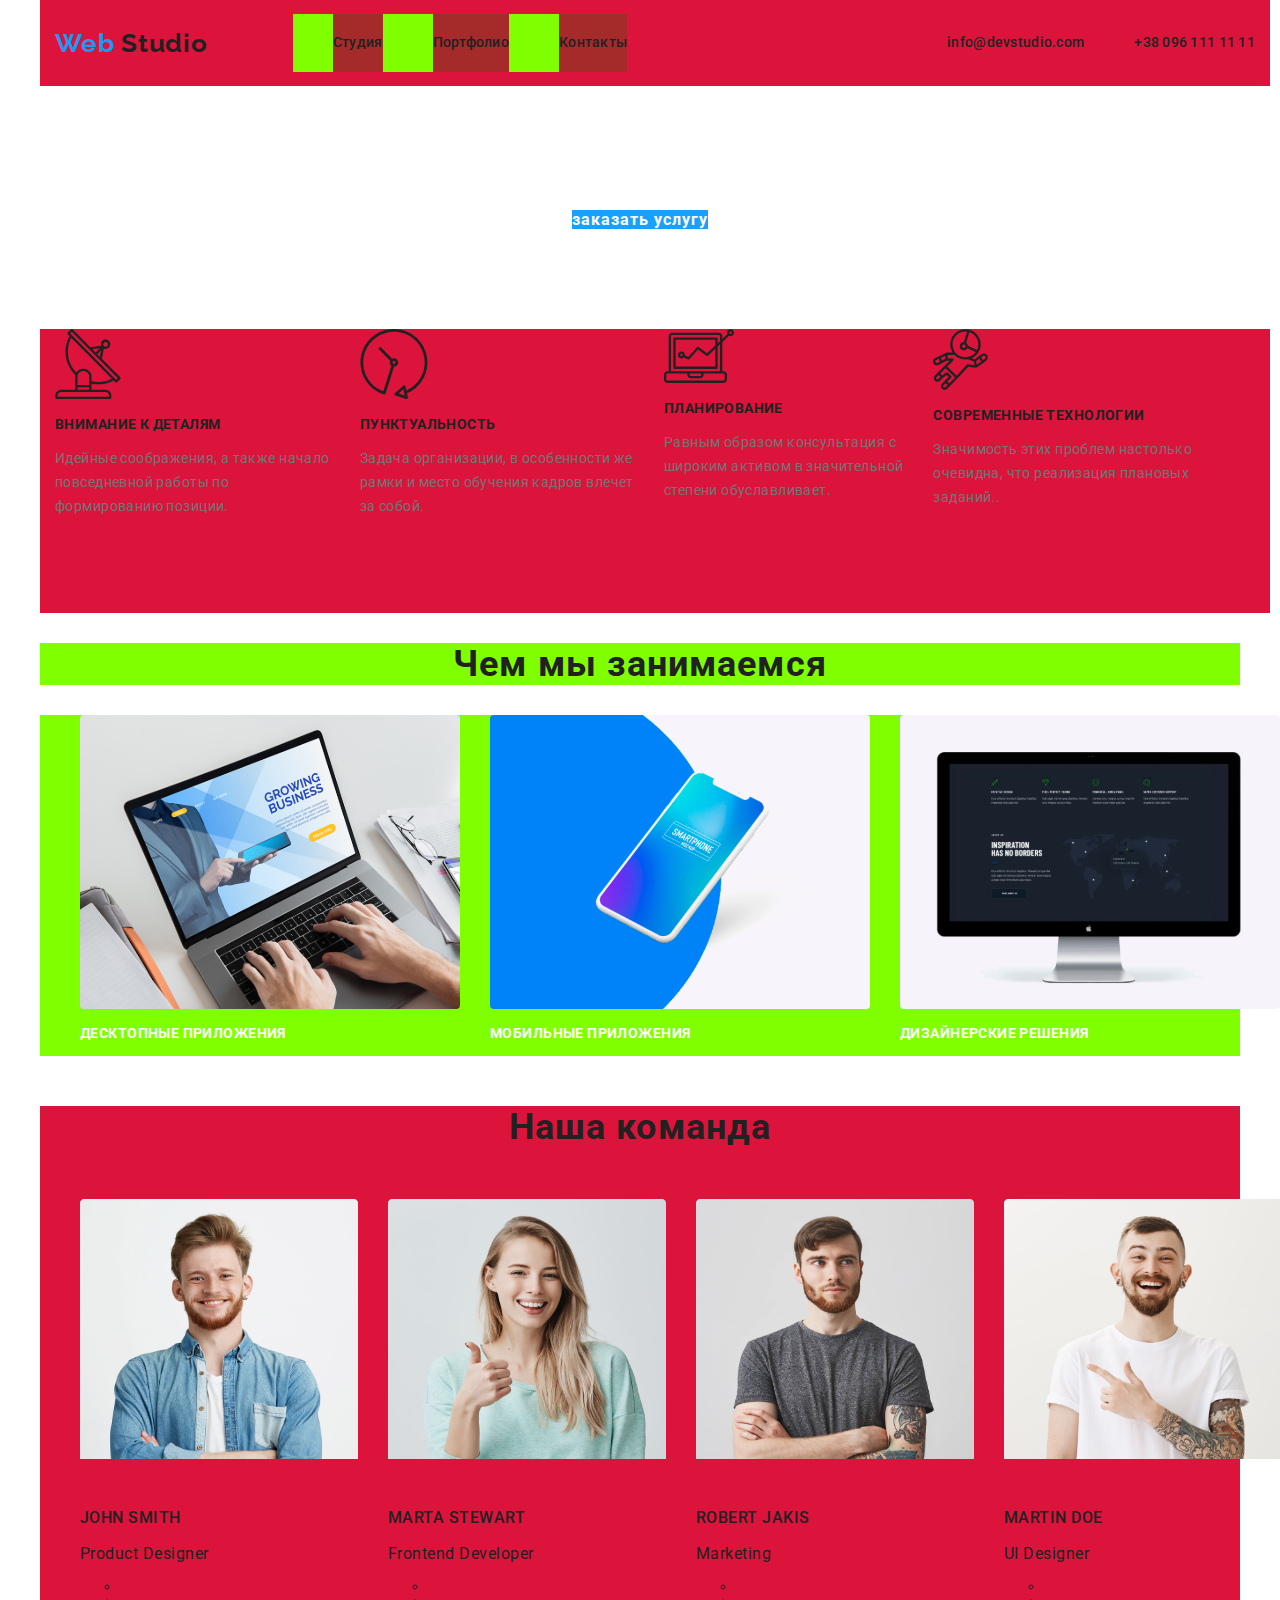
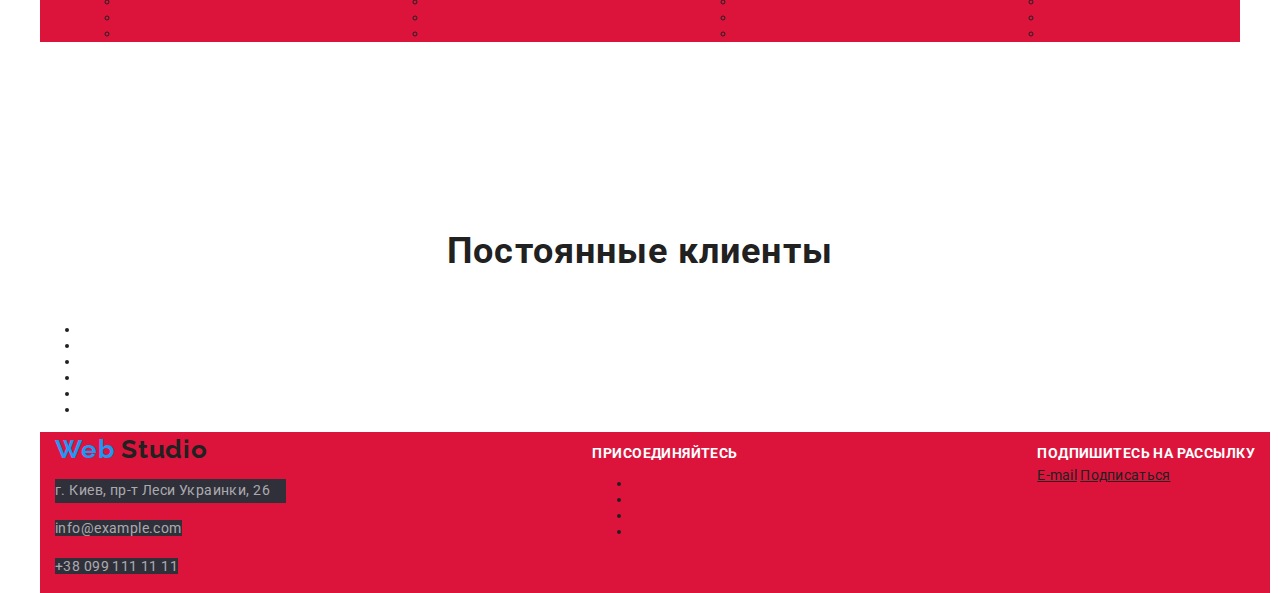
==== index.html @ 1954578f "дз3" ====
<!DOCTYPE html>
<html lang="en">
  <head>
    <meta charset="UTF-8" />
    <meta name="viewport" content="width=device-width, initial-scale=1.0" />
    <title>Document</title>
    <link
      href="https://fonts.googleapis.com/css2?family=Raleway:wght@700&family=Roboto:wght@400;500;700;900&display=swap"
      rel="stylesheet"
    />

    <link rel="stylesheet" href="./css/styles.css" />
  </head>
  <body class="body">
    <header class="page-header">
      <div class="container main-nav">
        <nav class="main-nav">
          <a href="./index.html" class="logo"><span>Web</span> Studio</a>
          <ul class="site-nav">
            <li class="link"><a href="" class="hyper">Студия</a></li>
            <li class="link">
              <a href="./portfolio.html" class="hyper">Портфолио</a>
            </li>
            <li class="link"><a href="" class="hyper">Контакты</a></li>
          </ul>
        </nav>
        <div class="container auth-nav">
          <ul class="auth-nav">
            <li class="link">
              <a href="mailto:info@devstudio.com" class="button primary">
                info@devstudio.com
              </a>
            </li>
            <li class="link">
              <a href="+380961111111" class="button secondary"
                >+38 096 111 11 11</a
              >
            </li>
          </ul>
        </div>
      </div>
    </header>

    <main>
      <section class="hero">
        <h1 class="title-hero">эффективные решения для вашего бизнеса</h1>
        <a href="" class="button-hero">заказать услугу</a>
      </section>
      <section>
        <ul class="proposition">
          <li class="item">
            <img src="images1/Vector1.svg" class="proposition-img" alt="" />
            <h3>Внимание к деталям</h3>
            <p class="proposition-text">
              Идейные соображения, а также начало <br />
              повседневной работы по <br />
              формированию позиции.
            </p>
          </li>
          <li class="item">
            <img src="images1/Vector2.svg" class="proposition-img" alt="" />
            <h3>Пунктуальность</h3>
            <p class="proposition-text">
              Задача организации, в особенности же <br />
              рамки и место обучения кадров влечет <br />
              за собой.
            </p>
          </li>
          <li class="item">
            <img src="images1/Vector3.svg" class="proposition-img" alt="" />
            <h3>Планирование</h3>
            <p class="proposition-text">
              Равным образом консультация с <br />
              широким активом в значительной<br />
              степени обуславливает.
            </p>
          </li>
          <li class="item">
            <img src="images1/Vector4.svg" class="proposition-img" alt="" />
            <h3>Современные технологии</h3>
            <p class="proposition-text">
              Значимость этих проблем настолько<br />
              очевидна, что реализация плановых <br />
              заданий..
            </p>
          </li>
        </ul>
      </section>
      <section>
        <div class="main-works">
          <h2 class="title-main-works">Чем мы занимаемся</h2>
          <ul class="works-list">
            <li class="item">
              <img
                class="image"
                src="images1/imgo.svg"
                class="main-works-img"
                alt=""
                width="380"
              />
              <h3 class="type-works">Десктопные приложения</h3>
            </li>
            <li class="item">
              <img class="image" src="images1/boxo.svg" alt="" width="380" />
              <h3 class="type-works">Мобильные приложения</h3>
            </li>

            <li class="item">
              <img class="image" src="images1/img(1).svg" alt="" width="380" />
              <h3 class="type-works">Дизайнерские решения</h3>
            </li>
          </ul>
        </div>
      </section>

      <section class="our-teams">
        <h2 class="teams">Наша команда</h2>
        <ul class="name-teams">
          <li class="item">
            <img class="image" src="images1/foto11.svg" alt="" width="278" />
            <h3 class="name">John Smith</h3>
            <p class="teams-text">Product Designer</p>
            <ul>
              <li><a href="" aria-label=" instagram"></a></li>
              <li><a href="" aria-label=" twitter"></a></li>
              <li><a href="" aria-label=" Facebook"></a></li>
              <li><a href="" aria-label=" "></a></li>
            </ul>
          </li>
          <li class="item">
            <img class="image" src="images1/foto12.svg" alt="" width="278" />
            <h3 class="name">Marta Stewart</h3>
            <p class="teams-text">Frontend Developer</p>

            <ul>
              <li><a href="" aria-label=" instagram"></a></li>
              <li><a href="" aria-label=" twitter"></a></li>
              <li><a href="" aria-label=" Facebook"></a></li>
              <li><a href="" aria-label=" "></a></li>
            </ul>
          </li>

          <li class="item">
            <img class="image" src="images1/foto13.svg" alt="" width="278" />
            <h3 class="name">Robert Jakis</h3>
            <p class="teams-text">Marketing</p>
            <ul>
              <li><a href="" aria-label=" instagram"></a></li>
              <li><a href="" aria-label=" twitter"></a></li>
              <li><a href="" aria-label=" Facebook"></a></li>
              <li><a href="" aria-label=" "></a></li>
            </ul>
          </li>
          <li>
            <img class="image" src="images1/foto14.svg" alt="" width="278" />
            <h3 class="name">Martin Doe</h3>
            <p class="teams-text">UI Designer</p>
            <ul>
              <li><a href="" aria-label=" instagram"></a></li>
              <li><a href="" aria-label=" twitter"></a></li>
              <li><a href="" aria-label=" Facebook"></a></li>
              <li><a href="" aria-label=" "></a></li>
            </ul>
          </li>
        </ul>
      </section>

      <section>
        <h2 class="clients">Постоянные клиенты</h2>
        <ul class="clients-list">
          <li class="list"><a href=""></a></li>
          <li class="list"><a href=""></a></li>
          <li class="list"><a href=""></a></li>
          <li class="list"><a href=""></a></li>
          <li class="list"><a href=""></a></li>
          <li class="list"><a href=""></a></li>
        </ul>
      </section>
    </main>
    <footer>
      <div class="footer">
        <div class="item">
          <a href="index.html" class="logo"><span>Web </span>Studio</a>

          <div class="adress">
            <p class="text">г. Киев, пр-т Леси Украинки, 26</p>
            <p>
              <a href="mailto:info@example.com" class="version"
                >info@example.com</a
              >
            </p>
            <p>
              <a href="tel:+380991111111" class="version">+38 099 111 11 11</a>
            </p>
          </div>
        </div>
        <div class="item">
          <h3 class="go">присоединяйтесь</h3>
          <ul class="social-site">
            <li>
              <a href="" class="link-social" aria-label=" instagram"></a>
            </li>
            <li><a href="" class="link-social" aria-label=" twitter"></a></li>
            <li><a href="" class="link-social" aria-label=" Facebook"></a></li>
            <li><a href="" class="link-social" aria-label=" "></a></li>
          </ul>
        </div>

        <div class="item">
          <h3 class="news">Подпишитесь на рассылку</h3>
          <a href="">E-mail</a>
          <a href="">Подписаться</a>
        </div>
      </div>
    </footer>
  </body>
</html>
---- css/styles.css ----
html {
  box-sizing: border-box;
}

*,
*::before,
*::after {
  box-sizing: inherit;
}
:root {
  --primary-text-color: #212121;
  --title-text-color: #000000;
  --accent-color: #18a0fb;
  --primary-white-color: #ffffff;
  --secondary-text-color: #757575;
}
body {
  width: 1230px;
  margin: auto;
  padding-left: 15px;
  padding-right: 15px;
  background-color: crimson;
  background-color: var(--primary-white-color);
  color: var(--primary-text-color);

  font-family: Roboto, sans-serif;
  letter-spacing: -0.015em;
  font-style: normal;
  font-size: 14px;
  line-height: 1.14;

  letter-spacing: 0.02em;
}
h2 {
  font-weight: bold;
  font-size: 18px;
  line-height: 2;
}

a {
  color: #212121;
}

.logo > span {
  color: #2196f3;
}
header {
  padding-top: 0;
  width: 1230px;
  margin: 0 auto;
  padding-left: 15px;
  padding-right: 15px;
  background-color: crimson;
}
.logo {
  margin-right: 85px;

  font-family: Raleway;
  font-weight: bold;
  font-size: 26px;
  line-height: 1.19;

  letter-spacing: 0.03em;
  text-decoration: none;
}
.container .main-nav,
.container .auth-nav {
  align-items: center;
}
.main-nav {
  display: flex;
}
.site-nav {
  display: flex;
  background-color: chartreuse;
}
.logo:hover,
.logo:focus {
  color: var(--accent-color);
}
.site-nav .link {
  font-weight: 500;
  font-size: 14px;
  line-height: 1.14;
  letter-spacing: 0.02em;

  background-color: brown;
}

.site-nav .link:not(:last-child) {
  margin-right: 50px;
}
.site-nav a {
  text-decoration: none;
}
.site-nav {
  list-style: none;
}
.site-nav .hyper {
  display: block;
  padding-top: 21px;
  padding-bottom: 21px;
}
.site-nav .hyper:hover,
.site-nav .hyper:focus {
  color: var(--accent-color);
}

.auth-nav {
  display: flex;

  font-weight: 500;
  font-size: 14px;
  line-height: 1.14;
  letter-spacing: 0.02em;

  list-style: none;
}
.auth-nav {
  margin-left: auto;
}
.auth-nav .link.link:not(:last-child) {
  margin-right: 50px;
}
.button {
  text-decoration: none;
}
.auth-nav .button:hover,
.auth-nav .button:focus {
  color: var(--accent-color);
}

.list-works {
  font-weight: 500;
  font-size: 16px;
  line-height: 1.63;
  letter-spacing: 0.03em;
}
.filter {
  display: flex;
  align-items: center;
  justify-content: center;
  margin-top: 99px;
  margin-bottom: 56px;
  list-style: none;
}
.filter .item:not(:last-child) {
  margin-right: 8px;
}
.work-container .work-list {
  width: 1230px;
  padding-left: 15px;
  padding-right: 15px;
  margin-right: auto;
  margin-left: auto;
  margin-bottom: 94px;
}

.list-works:hover,
.list-works:focus {
  color: var(--primary-white-color);
  background-color: var(--accent-color);
}
.work-list {
  display: flex;
  flex-wrap: wrap;
  font-weight: normal;
  font-size: 16px;
  line-height: 1.88;
  letter-spacing: 0.03em;
  font-style: normal;
  list-style: none;
  background-color: crimson;
}
.work-list .item {
  margin-right: 30px;
  margin-bottom: 30px;
  background-color: chartreuse;
}
.work-list .image {
  width: 370px;
}

.work-list .item:nth-child(3n) {
  margin-right: 0px;
}
.work-list .item:nth-last-child(-n + 3) {
  margin-bottom: 0px;
}
.footer .adress {
  display: block;
  width: 231px;
}
.footer {
  width: 1230px;
  padding-right: 15px;
  padding-left: 15px;
  margin: auto;
  display: flex;
  background-color: crimson;
  justify-content: space-between;
}
.footer {
  align-items: baseline;
}

.text {
  color: var(--secondary-text-color);
}

.adress .text {
  font-family: Roboto;
  font-style: normal;
  font-weight: normal;
  font-size: 14px;
  line-height: 1.71;

  letter-spacing: 0.03em;
  color: rgba(255, 255, 255, 0.6);
}
.adress .version {
  font-style: normal;
  font-weight: normal;
  font-size: 14px;
  line-height: 1.71;
  letter-spacing: 0.03em;
  color: rgba(255, 255, 255, 0.6);
  text-decoration: none;
}
.version {
  background-color: #2f303a;
}
.adress .text {
  background-color: #2f303a;
}

.adress .version:hover,
.adress .version:focus {
  color: var(--accent-color);
}

.go {
  font-weight: bold;
  font-size: 14px;
  line-height: 1.14;
  letter-spacing: 0.03em;
  text-transform: uppercase;
  color: #ffffff;
}

.news {
  font-weight: bold;
  font-size: 14px;
  line-height: 1.14px;
  letter-spacing: 0.03em;
  text-transform: uppercase;
  color: #ffffff;
}

.link-social:hover,
.link-social:focus {
  color: var(--primary-white-color);
  background-color: var(--accent-color);
}

/*студио*/

.hero {
  text-align: center;
}
.title-hero {
  font-weight: 900;
  font-size: 44px;
  line-height: 1.36;

  text-align: center;
  letter-spacing: 0.06em;
  text-transform: uppercase;
  color: var(--primary-white-color);
}
.button-hero {
  font-family: Roboto;
  font-style: normal;
  font-weight: bold;
  font-size: 16px;
  line-height: 1.88;
  text-align: center;
  letter-spacing: 0.06em;
  text-decoration: none;
  color: var(--primary-white-color);
  background-color: var(--accent-color);
}
.proposition {
  width: 1230px;
  margin: 0 auto;
  padding-left: 15px;
  padding-right: 15px;
  background-color: crimson;
  display: flex;
  margin-top: 94px;
  list-style: none;
}
.proposition .item:not(:last-child) {
  margin-right: 30px;
}
.proposition-img:hover,
.proposition-img:focus {
  background-color: var(--accent-color);
}
.proposition {
  margin-bottom: 30px;
}
.proposition h3 {
  margin-bottom: 10px;
}
h3 {
  font-weight: bold;
  font-size: 14px;
  line-height: 1.14;
  letter-spacing: 0.03em;
  text-transform: uppercase;
  color: var(--primary-text-color);
}
.proposition-text {
  margin-bottom: 94px;
  font-weight: normal;
  font-size: 14px;
  line-height: 1.71;
  letter-spacing: 0.03em;

  color: var(--secondary-text-color);
}

.works-list {
  display: flex;
  margin-bottom: 188px;
  list-style: none;
  margin-bottom: 50px;
  background-color: chartreuse;
}
.works-list .item:not(:last-child) {
  margin-right: 30px;
}

.title-main-works {
  background-color: chartreuse;

  font-weight: bold;
  font-size: 36px;
  line-height: 1.17;
  text-align: center;
  letter-spacing: 0.03em;

  color: var(--primary-text-color);
}
.type-works {
  font-weight: bold;
  font-size: 14px;
  line-height: 1.14;
  letter-spacing: 0.03em;
  text-transform: uppercase;

  color: var(--primary-white-color);
}

.teams {
  margin-bottom: 50px;

  font-weight: bold;
  font-size: 36px;
  line-height: 1.17;
  text-align: center;
  letter-spacing: 0.03em;

  color: var(--primary-text-color);
}
.name-teams {
  display: flex;

  list-style: none;
}
.name-teams .item:not(:last-child) {
  margin-right: 30px;
}
.name-teams .image {
  margin-bottom: 30px;
}
.name-teams h3 {
  margin-bottom: 10px;
}
.our-teams {
  margin-bottom: 188px;
  background-color: crimson;
}
.name {
  font-weight: 500;
  font-size: 16px;
  line-height: 1.19;
  letter-spacing: 0.03em;

  color: var(--primary-text-color);
}
.teams-text {
  font-weight: normal;
  font-size: 16px;
  line-height: 1.19;
  letter-spacing: 0.03em;

  color: var(--primary-text-color);
}

.clients {
  margin-bottom: 50px;
  font-weight: bold;
  font-size: 36px;
  line-height: 1.17;
  text-align: center;
  letter-spacing: 0.03em;

  color: var(--primary-text-color);
}

.clients.list:hover,
.clients.list:focus {
  color: var(--primary-white-color);
  background-color: var(--accent-color);
}
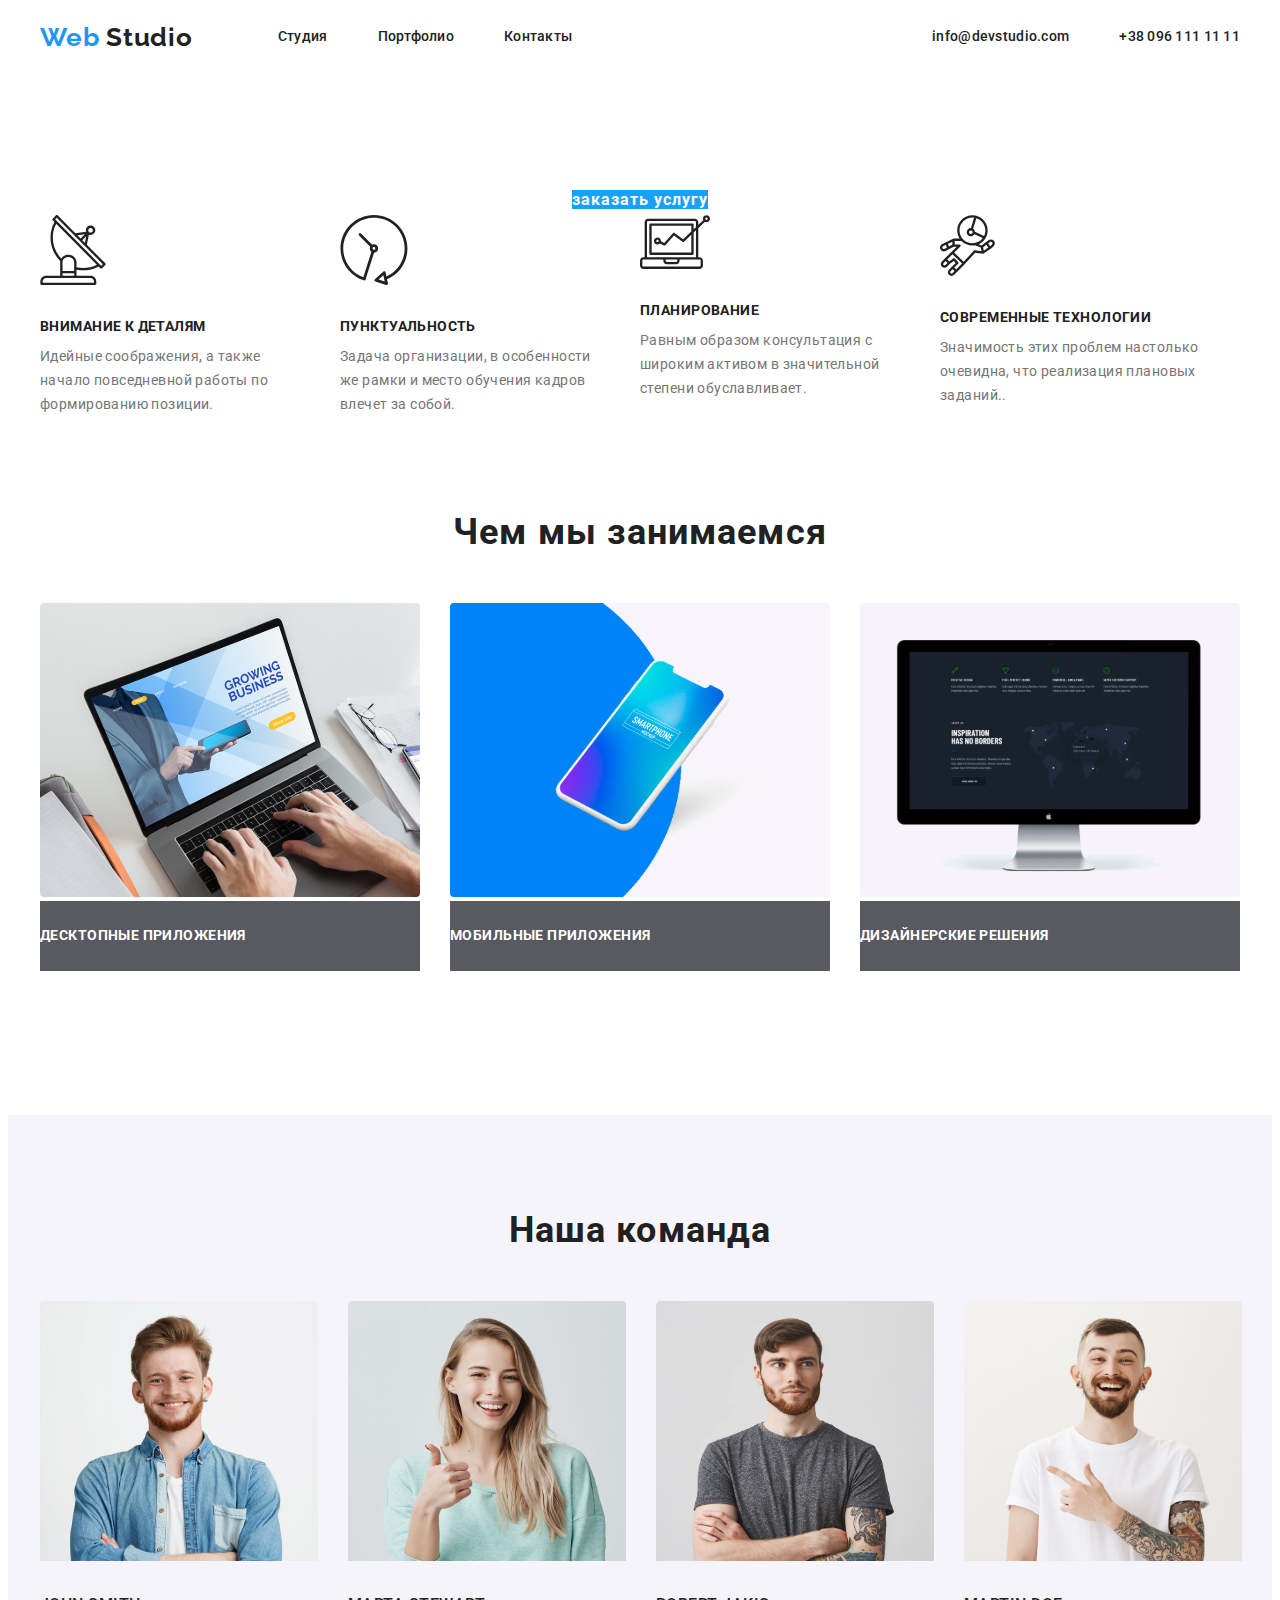
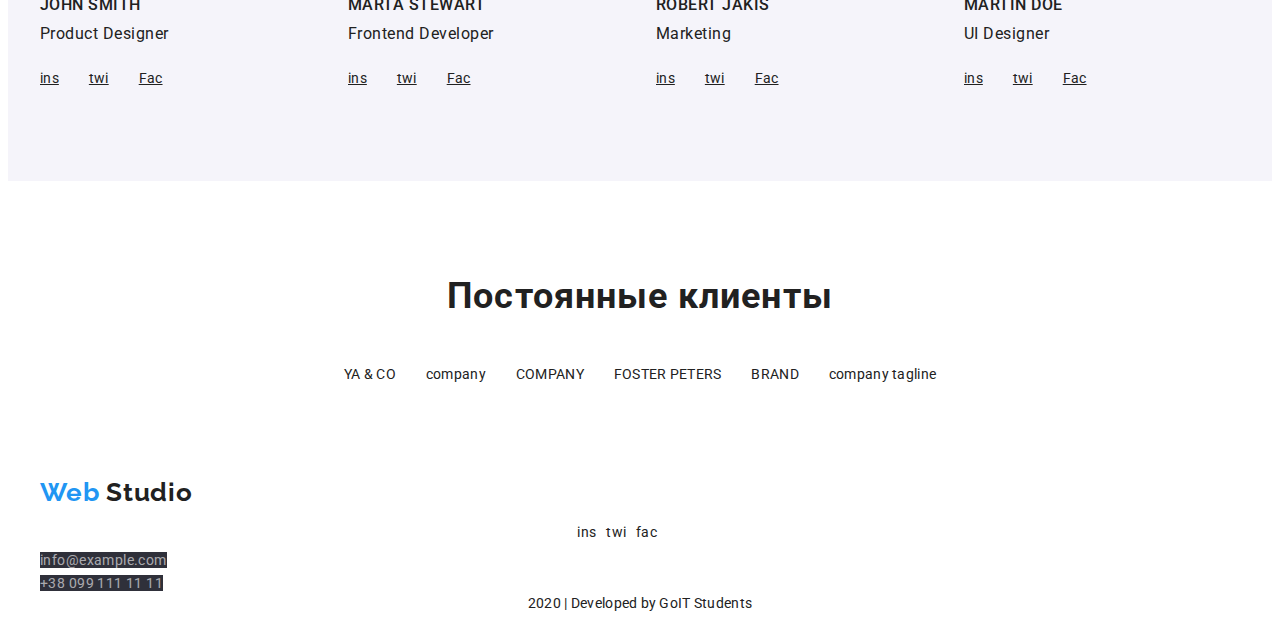
==== commit 43558978: "д з 3 перероб" ====
--- a/index.html
+++ b/index.html
@@ -12,8 +12,8 @@
     <link rel="stylesheet" href="./css/styles.css" />
   </head>
   <body class="body">
-    <header class="page-header">
-      <div class="container main-nav">
+    <header class="page-header container">
+      <div class="main-nav">
         <nav class="main-nav">
           <a href="./index.html" class="logo"><span>Web</span> Studio</a>
           <ul class="site-nav">
@@ -24,7 +24,7 @@
             <li class="link"><a href="" class="hyper">Контакты</a></li>
           </ul>
         </nav>
-        <div class="container auth-nav">
+       
           <ul class="auth-nav">
             <li class="link">
               <a href="mailto:info@devstudio.com" class="button primary">
@@ -46,48 +46,56 @@
         <h1 class="title-hero">эффективные решения для вашего бизнеса</h1>
         <a href="" class="button-hero">заказать услугу</a>
       </section>
-      <section>
+      <section class="container">
         <ul class="proposition">
           <li class="item">
+            <div class="item-img">
             <img src="images1/Vector1.svg" class="proposition-img" alt="" />
-            <h3>Внимание к деталям</h3>
-            <p class="proposition-text">
-              Идейные соображения, а также начало <br />
-              повседневной работы по <br />
+          </div>
+            <h3 class="title-proposition">Внимание к деталям</h3>
+            <p class="proposition-text">
+              Идейные соображения, а также начало 
+              повседневной работы по 
               формированию позиции.
             </p>
           </li>
           <li class="item">
+            <div class="item-img">
             <img src="images1/Vector2.svg" class="proposition-img" alt="" />
-            <h3>Пунктуальность</h3>
-            <p class="proposition-text">
-              Задача организации, в особенности же <br />
-              рамки и место обучения кадров влечет <br />
+           </div>
+            <h3 class="title-proposition">Пунктуальность</h3>
+            <p class="proposition-text">
+              Задача организации, в особенности же 
+              рамки и место обучения кадров влечет 
               за собой.
             </p>
           </li>
           <li class="item">
+            <div class="item-img">
             <img src="images1/Vector3.svg" class="proposition-img" alt="" />
-            <h3>Планирование</h3>
-            <p class="proposition-text">
-              Равным образом консультация с <br />
-              широким активом в значительной<br />
+           </div> 
+           <h3 class="title-proposition">Планирование</h3>
+            <p class="proposition-text">
+              Равным образом консультация с 
+              широким активом в значительной
               степени обуславливает.
             </p>
           </li>
           <li class="item">
+            <div class="item-img">
             <img src="images1/Vector4.svg" class="proposition-img" alt="" />
-            <h3>Современные технологии</h3>
-            <p class="proposition-text">
-              Значимость этих проблем настолько<br />
-              очевидна, что реализация плановых <br />
+           </div>
+            <h3 class="title-proposition">Современные технологии</h3>
+            <p class="proposition-text">
+              Значимость этих проблем настолько
+              очевидна, что реализация плановых 
               заданий..
             </p>
           </li>
         </ul>
       </section>
-      <section>
-        <div class="main-works">
+      <section class="main-works container">
+        
           <h2 class="title-main-works">Чем мы занимаемся</h2>
           <ul class="works-list">
             <li class="item">
@@ -110,21 +118,22 @@
               <h3 class="type-works">Дизайнерские решения</h3>
             </li>
           </ul>
-        </div>
+        
       </section>
 
       <section class="our-teams">
+        <div class="container">
         <h2 class="teams">Наша команда</h2>
         <ul class="name-teams">
           <li class="item">
             <img class="image" src="images1/foto11.svg" alt="" width="278" />
             <h3 class="name">John Smith</h3>
             <p class="teams-text">Product Designer</p>
-            <ul>
-              <li><a href="" aria-label=" instagram"></a></li>
-              <li><a href="" aria-label=" twitter"></a></li>
-              <li><a href="" aria-label=" Facebook"></a></li>
-              <li><a href="" aria-label=" "></a></li>
+            <ul class="teams-site">
+            <li class="item"><a href="" aria-label=" instagram">ins</a></li>
+            <li class="item"><a href="" aria-label=" twitter">twi</a></li>
+            <li class="item"><a href="" aria-label=" Facebook">Fac</a></li>
+            <li class="item"><a href="" aria-label=" "></a></li>
             </ul>
           </li>
           <li class="item">
@@ -132,11 +141,11 @@
             <h3 class="name">Marta Stewart</h3>
             <p class="teams-text">Frontend Developer</p>
 
-            <ul>
-              <li><a href="" aria-label=" instagram"></a></li>
-              <li><a href="" aria-label=" twitter"></a></li>
-              <li><a href="" aria-label=" Facebook"></a></li>
-              <li><a href="" aria-label=" "></a></li>
+            <ul class="teams-site">
+                <li class="item"><a href="" aria-label=" instagram">ins</a></li>
+                <li class="item"><a href="" aria-label=" twitter">twi</a></li>
+                <li class="item"><a href="" aria-label=" Facebook">Fac</a></li>
+                <li class="item"><a href="" aria-label=" "></a></li>
             </ul>
           </li>
 
@@ -144,41 +153,43 @@
             <img class="image" src="images1/foto13.svg" alt="" width="278" />
             <h3 class="name">Robert Jakis</h3>
             <p class="teams-text">Marketing</p>
-            <ul>
-              <li><a href="" aria-label=" instagram"></a></li>
-              <li><a href="" aria-label=" twitter"></a></li>
-              <li><a href="" aria-label=" Facebook"></a></li>
-              <li><a href="" aria-label=" "></a></li>
-            </ul>
-          </li>
-          <li>
+            <ul  class="teams-site">
+                <li class="item"><a href="" aria-label=" instagram">ins</a></li>
+                <li class="item"><a href="" aria-label=" twitter">twi</a></li>
+                <li class="item"><a href="" aria-label=" Facebook">Fac</a></li>
+                <li class="item"><a href="" aria-label=" "></a></li>
+            </ul>
+          </li>
+          <li class="item">
             <img class="image" src="images1/foto14.svg" alt="" width="278" />
             <h3 class="name">Martin Doe</h3>
             <p class="teams-text">UI Designer</p>
-            <ul>
-              <li><a href="" aria-label=" instagram"></a></li>
-              <li><a href="" aria-label=" twitter"></a></li>
-              <li><a href="" aria-label=" Facebook"></a></li>
-              <li><a href="" aria-label=" "></a></li>
+            <ul class="teams-site">
+              <li class="item"><a href="" aria-label=" instagram">ins</a></li>
+              <li class="item"><a href="" aria-label=" twitter">twi</a></li>
+              <li class="item"><a href="" aria-label=" Facebook">Fac</a></li>
+              <li class="item"><a href="" aria-label=" "></a></li>
             </ul>
           </li>
         </ul>
       </section>
 
-      <section>
+      <section class="our-clients">
         <h2 class="clients">Постоянные клиенты</h2>
         <ul class="clients-list">
-          <li class="list"><a href=""></a></li>
-          <li class="list"><a href=""></a></li>
-          <li class="list"><a href=""></a></li>
-          <li class="list"><a href=""></a></li>
-          <li class="list"><a href=""></a></li>
-          <li class="list"><a href=""></a></li>
+          <li class="list"><a href="">YA & CO</a></li>
+          <li class="list"><a href="">company</a></li>
+          <li class="list"><a href="">COMPANY</a></li>
+          <li class="list"><a href="">FOSTER PETERS</a></li>
+          <li class="list"><a href="">BRAND</a></li>
+          <li class="list"><a href="">company tagline</a></li>
         </ul>
+      </div>
       </section>
     </main>
-    <footer>
-      <div class="footer">
+    <footer class="footer">
+      <div class="footer-wrapper">
+      
         <div class="item">
           <a href="index.html" class="logo"><span>Web </span>Studio</a>
 
@@ -197,21 +208,22 @@
         <div class="item">
           <h3 class="go">присоединяйтесь</h3>
           <ul class="social-site">
-            <li>
-              <a href="" class="link-social" aria-label=" instagram"></a>
-            </li>
-            <li><a href="" class="link-social" aria-label=" twitter"></a></li>
-            <li><a href="" class="link-social" aria-label=" Facebook"></a></li>
-            <li><a href="" class="link-social" aria-label=" "></a></li>
+            <li class="item">
+              <a href="" class="link-social" aria-label=" instagram">ins</a>
+            
+            <li class="item"><a href="" class="link-social" aria-label=" twitter">twi</a></li>
+            <li class="item"><a href="" class="link-social" aria-label=" Facebook">fac</a></li>
+            <li class="item"><a href="" class="link-social" aria-label=" "></a></li>
+        </li  >
           </ul>
         </div>
 
         <div class="item">
           <h3 class="news">Подпишитесь на рассылку</h3>
-          <a href="">E-mail</a>
-          <a href="">Подписаться</a>
+          
         </div>
       </div>
+        <p class="copy">2020 | Developed by GoIT Students</p>
     </footer>
   </body>
 </html>
--- a/css/styles.css
+++ b/css/styles.css
@@ -15,11 +15,6 @@
   --secondary-text-color: #757575;
 }
 body {
-  width: 1230px;
-  margin: auto;
-  padding-left: 15px;
-  padding-right: 15px;
-  background-color: crimson;
   background-color: var(--primary-white-color);
   color: var(--primary-text-color);
 
@@ -31,6 +26,14 @@
 
   letter-spacing: 0.02em;
 }
+.h1,
+h2,
+h3,
+p,
+ul {
+  margin: 0;
+  padding: 0;
+}
 h2 {
   font-weight: bold;
   font-size: 18px;
@@ -44,13 +47,12 @@
 .logo > span {
   color: #2196f3;
 }
-header {
+.container {
   padding-top: 0;
   width: 1230px;
   margin: 0 auto;
   padding-left: 15px;
   padding-right: 15px;
-  background-color: crimson;
 }
 .logo {
   margin-right: 85px;
@@ -63,8 +65,8 @@
   letter-spacing: 0.03em;
   text-decoration: none;
 }
-.container .main-nav,
-.container .auth-nav {
+.main-nav,
+.auth-nav {
   align-items: center;
 }
 .main-nav {
@@ -72,7 +74,6 @@
 }
 .site-nav {
   display: flex;
-  background-color: chartreuse;
 }
 .logo:hover,
 .logo:focus {
@@ -83,8 +84,6 @@
   font-size: 14px;
   line-height: 1.14;
   letter-spacing: 0.02em;
-
-  background-color: brown;
 }
 
 .site-nav .link:not(:last-child) {
@@ -170,12 +169,10 @@
   letter-spacing: 0.03em;
   font-style: normal;
   list-style: none;
-  background-color: crimson;
 }
 .work-list .item {
   margin-right: 30px;
   margin-bottom: 30px;
-  background-color: chartreuse;
 }
 .work-list .image {
   width: 370px;
@@ -196,19 +193,21 @@
   padding-right: 15px;
   padding-left: 15px;
   margin: auto;
-  display: flex;
-  background-color: crimson;
+}
+.footer-wrapper {
+  display: flex;
+
   justify-content: space-between;
-}
-.footer {
   align-items: baseline;
 }
 
-.text {
+.item .logo .text {
   color: var(--secondary-text-color);
 }
 
 .adress .text {
+  margin-top: 8px;
+  margin-bottom: 9px;
   font-family: Roboto;
   font-style: normal;
   font-weight: normal;
@@ -219,6 +218,8 @@
   color: rgba(255, 255, 255, 0.6);
 }
 .adress .version {
+  margin-bottom: 9px;
+  margin-top: 9px;
   font-style: normal;
   font-weight: normal;
   font-size: 14px;
@@ -230,22 +231,34 @@
 .version {
   background-color: #2f303a;
 }
-.adress .text {
-  background-color: #2f303a;
-}
-
+.copy {
+  text-align: center;
+}
 .adress .version:hover,
 .adress .version:focus {
   color: var(--accent-color);
 }
 
 .go {
+  margin-bottom: 20px;
   font-weight: bold;
   font-size: 14px;
   line-height: 1.14;
   letter-spacing: 0.03em;
   text-transform: uppercase;
   color: #ffffff;
+}
+.social-site .item:not(:last-child) {
+  margin-right: 10px;
+}
+.social-site {
+  display: flex;
+}
+.social-site .item {
+  list-style: none;
+}
+.social-site .link-social {
+  text-decoration: none;
 }
 
 .news {
@@ -291,13 +304,8 @@
   background-color: var(--accent-color);
 }
 .proposition {
-  width: 1230px;
-  margin: 0 auto;
-  padding-left: 15px;
-  padding-right: 15px;
-  background-color: crimson;
-  display: flex;
-  margin-top: 94px;
+  display: flex;
+
   list-style: none;
 }
 .proposition .item:not(:last-child) {
@@ -305,12 +313,14 @@
 }
 .proposition-img:hover,
 .proposition-img:focus {
-  background-color: var(--accent-color);
-}
-.proposition {
-  margin-bottom: 30px;
-}
-.proposition h3 {
+}
+.item-img {
+  align-items: center;
+  justify-content: center;
+}
+
+.title-proposition {
+  margin-top: 30px;
   margin-bottom: 10px;
 }
 h3 {
@@ -322,7 +332,7 @@
   color: var(--primary-text-color);
 }
 .proposition-text {
-  margin-bottom: 94px;
+  width: 270px;
   font-weight: normal;
   font-size: 14px;
   line-height: 1.71;
@@ -336,14 +346,16 @@
   margin-bottom: 188px;
   list-style: none;
   margin-bottom: 50px;
-  background-color: chartreuse;
 }
 .works-list .item:not(:last-child) {
   margin-right: 30px;
 }
-
+.main-works {
+  padding-top: 94px;
+  padding-bottom: 94px;
+}
 .title-main-works {
-  background-color: chartreuse;
+  margin-bottom: 50px;
 
   font-weight: bold;
   font-size: 36px;
@@ -354,6 +366,8 @@
   color: var(--primary-text-color);
 }
 .type-works {
+  padding-top: 27px;
+  padding-bottom: 27px;
   font-weight: bold;
   font-size: 14px;
   line-height: 1.14;
@@ -361,6 +375,7 @@
   text-transform: uppercase;
 
   color: var(--primary-white-color);
+  background-color: rgba(47, 48, 58, 0.8);
 }
 
 .teams {
@@ -375,6 +390,8 @@
   color: var(--primary-text-color);
 }
 .name-teams {
+  margin-left: 0;
+  margin-top: 0px;
   display: flex;
 
   list-style: none;
@@ -389,9 +406,26 @@
   margin-bottom: 10px;
 }
 .our-teams {
-  margin-bottom: 188px;
-  background-color: crimson;
-}
+  padding-top: 94px;
+  padding-bottom: 94px;
+  background-color: #f5f4fa;
+}
+.footer .copy {
+  justify-content: center;
+}
+
+.teams-site {
+  display: flex;
+  text-align: center;
+
+  padding-left: 0px;
+  margin-top: 28px;
+  list-style: none;
+}
+.teams-site.item:not(:last-child) {
+  margin-right: 10px;
+}
+
 .name {
   font-weight: 500;
   font-size: 16px;
@@ -408,7 +442,10 @@
 
   color: var(--primary-text-color);
 }
-
+.our-clients {
+  padding-top: 94px;
+  padding-bottom: 94px;
+}
 .clients {
   margin-bottom: 50px;
   font-weight: bold;
@@ -425,3 +462,14 @@
   color: var(--primary-white-color);
   background-color: var(--accent-color);
 }
+.clients-list {
+  display: flex;
+  list-style: none;
+  justify-content: center;
+}
+.clients-list .list:not(:last-child) {
+  margin-right: 30px;
+}
+.clients-list a {
+  text-decoration: none;
+}
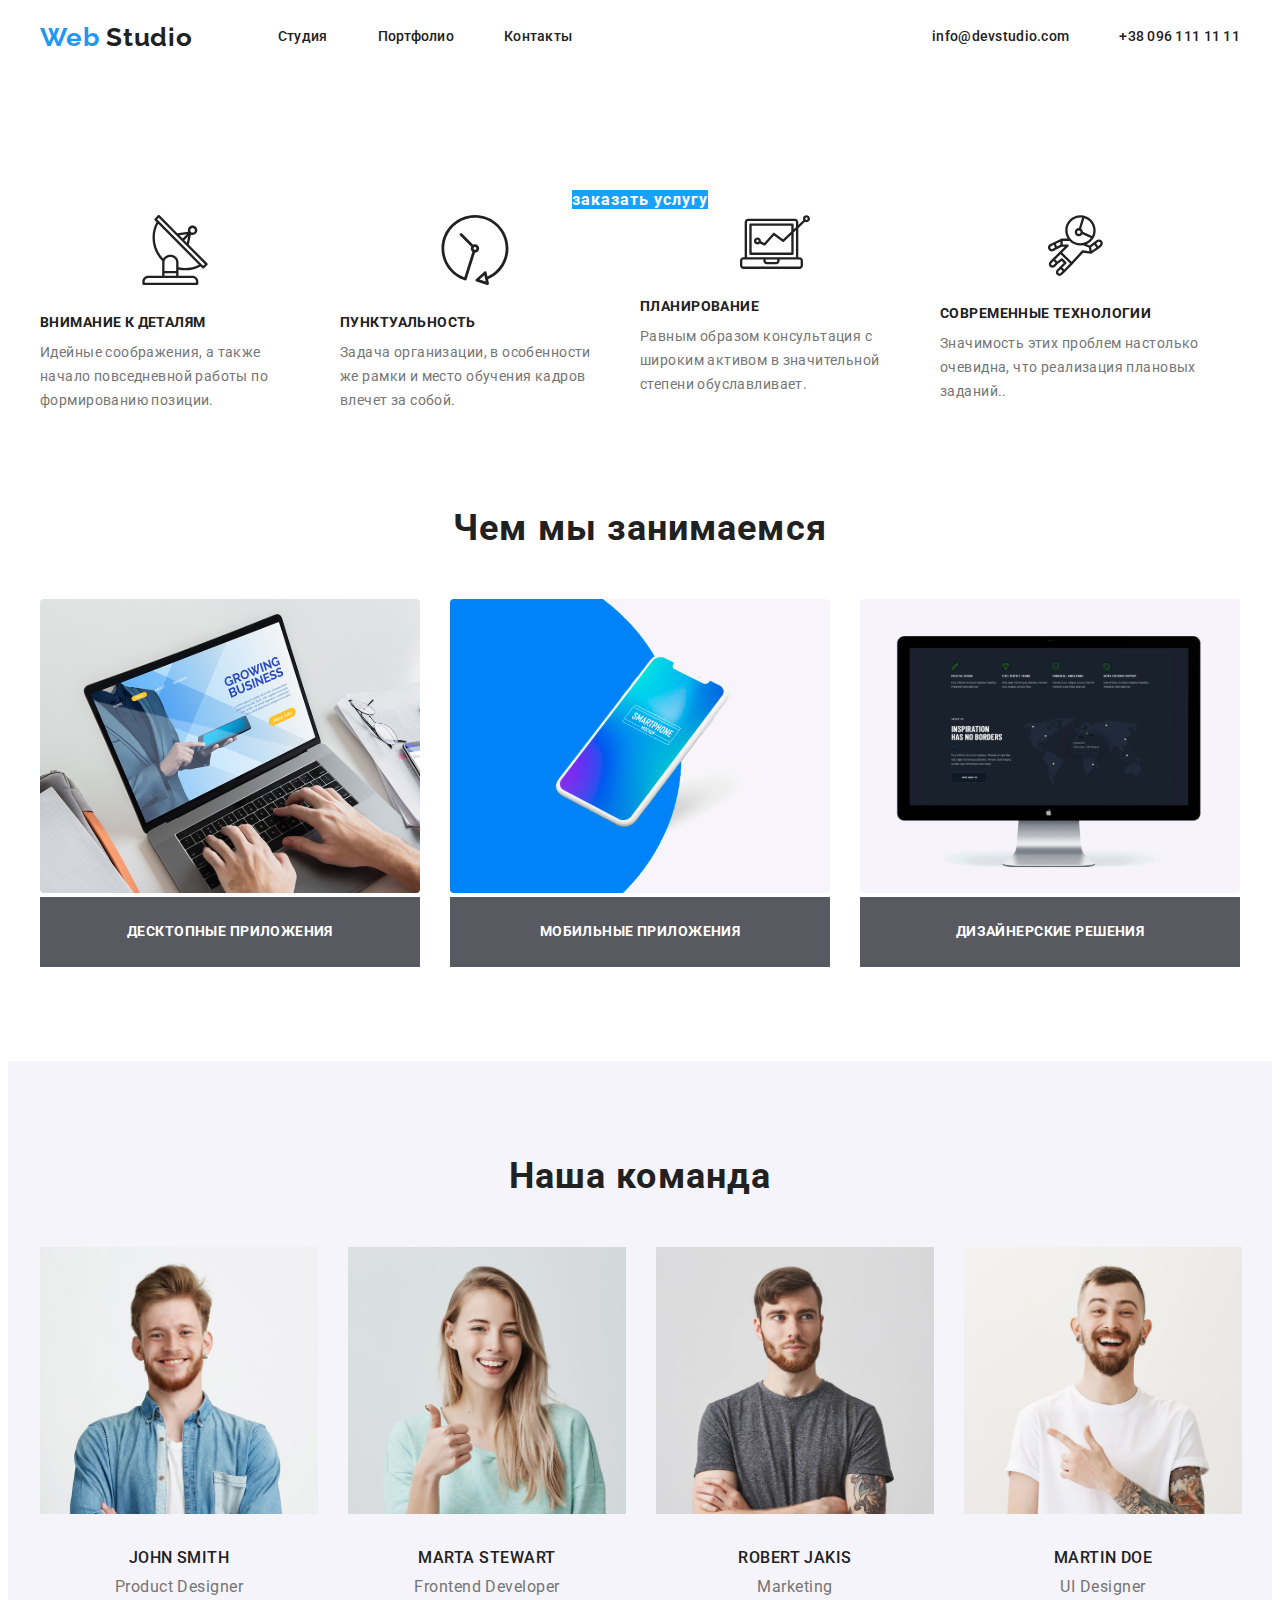
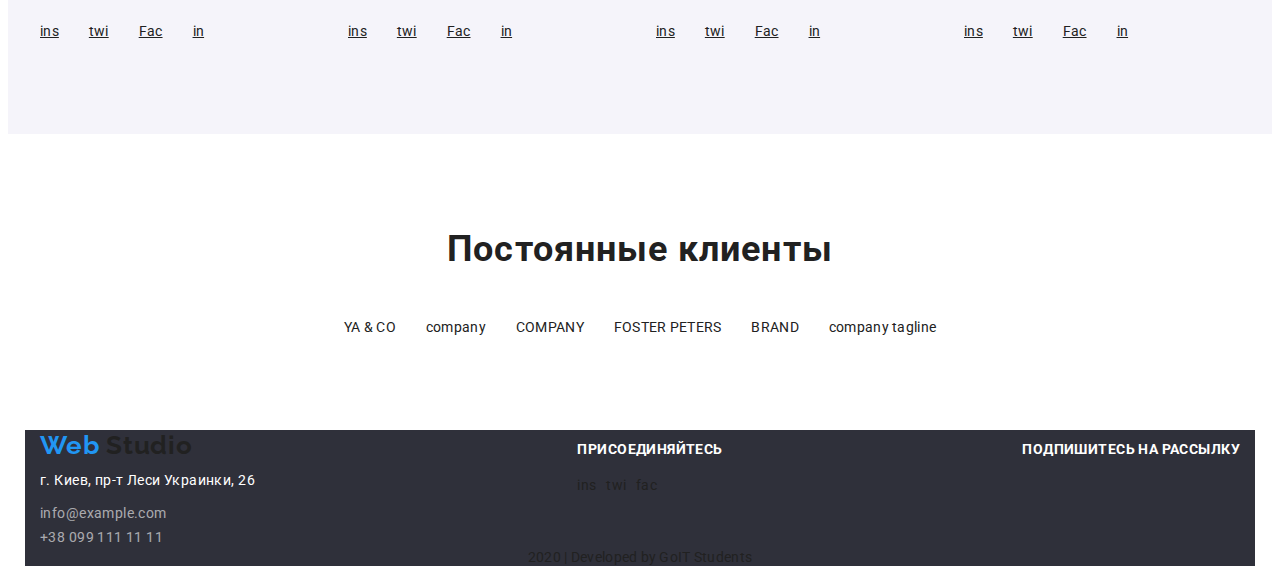
==== commit 8e7c0a46: "картинки джпг" ====
--- a/index.html
+++ b/index.html
@@ -126,18 +126,18 @@
         <h2 class="teams">Наша команда</h2>
         <ul class="name-teams">
           <li class="item">
-            <img class="image" src="images1/foto11.svg" alt="" width="278" />
+            <img class="image" src="images1/foto1.jpg" alt="" width="278" />
             <h3 class="name">John Smith</h3>
             <p class="teams-text">Product Designer</p>
             <ul class="teams-site">
             <li class="item"><a href="" aria-label=" instagram">ins</a></li>
             <li class="item"><a href="" aria-label=" twitter">twi</a></li>
             <li class="item"><a href="" aria-label=" Facebook">Fac</a></li>
-            <li class="item"><a href="" aria-label=" "></a></li>
-            </ul>
-          </li>
-          <li class="item">
-            <img class="image" src="images1/foto12.svg" alt="" width="278" />
+            <li class="item"><a href="" aria-label=" ">in</a></li>
+            </ul>
+          </li>
+          <li class="item">
+            <img class="image" src="images1/foto2.jpg" alt="" width="278" />
             <h3 class="name">Marta Stewart</h3>
             <p class="teams-text">Frontend Developer</p>
 
@@ -145,30 +145,30 @@
                 <li class="item"><a href="" aria-label=" instagram">ins</a></li>
                 <li class="item"><a href="" aria-label=" twitter">twi</a></li>
                 <li class="item"><a href="" aria-label=" Facebook">Fac</a></li>
-                <li class="item"><a href="" aria-label=" "></a></li>
-            </ul>
-          </li>
-
-          <li class="item">
-            <img class="image" src="images1/foto13.svg" alt="" width="278" />
+                <li class="item"><a href="" aria-label=" ">in</a></li>
+            </ul>
+          </li>
+
+          <li class="item">
+            <img class="image" src="images1/foto3.jpg" alt="" width="278" />
             <h3 class="name">Robert Jakis</h3>
             <p class="teams-text">Marketing</p>
             <ul  class="teams-site">
                 <li class="item"><a href="" aria-label=" instagram">ins</a></li>
                 <li class="item"><a href="" aria-label=" twitter">twi</a></li>
                 <li class="item"><a href="" aria-label=" Facebook">Fac</a></li>
-                <li class="item"><a href="" aria-label=" "></a></li>
-            </ul>
-          </li>
-          <li class="item">
-            <img class="image" src="images1/foto14.svg" alt="" width="278" />
+                <li class="item"><a href="" aria-label=" ">in</a></li>
+            </ul>
+          </li>
+          <li class="item">
+            <img class="image" src="images1/foto4.jpg" alt="" width="278" />
             <h3 class="name">Martin Doe</h3>
             <p class="teams-text">UI Designer</p>
             <ul class="teams-site">
               <li class="item"><a href="" aria-label=" instagram">ins</a></li>
               <li class="item"><a href="" aria-label=" twitter">twi</a></li>
               <li class="item"><a href="" aria-label=" Facebook">Fac</a></li>
-              <li class="item"><a href="" aria-label=" "></a></li>
+              <li class="item"><a href="" aria-label=" ">in</a></li>
             </ul>
           </li>
         </ul>
--- a/css/styles.css
+++ b/css/styles.css
@@ -193,6 +193,7 @@
   padding-right: 15px;
   padding-left: 15px;
   margin: auto;
+  background-color: #2f303a;
 }
 .footer-wrapper {
   display: flex;
@@ -215,7 +216,7 @@
   line-height: 1.71;
 
   letter-spacing: 0.03em;
-  color: rgba(255, 255, 255, 0.6);
+  color: var(--primary-white-color);
 }
 .adress .version {
   margin-bottom: 9px;
@@ -228,9 +229,7 @@
   color: rgba(255, 255, 255, 0.6);
   text-decoration: none;
 }
-.version {
-  background-color: #2f303a;
-}
+
 .copy {
   text-align: center;
 }
@@ -276,6 +275,9 @@
   background-color: var(--accent-color);
 }
 
+.footer .copy {
+  justify-content: center;
+}
 /*студио*/
 
 .hero {
@@ -313,8 +315,10 @@
 }
 .proposition-img:hover,
 .proposition-img:focus {
+  color: var(--accent-color);
 }
 .item-img {
+  display: flex;
   align-items: center;
   justify-content: center;
 }
@@ -343,9 +347,25 @@
 
 .works-list {
   display: flex;
-  margin-bottom: 188px;
-  list-style: none;
-  margin-bottom: 50px;
+
+  list-style: none;
+}
+.item-hover:hover,
+.item-hover:focus {
+  background-color: var(--accent-color);
+
+  box-shadow: 1px 4px 6px rgba(0, 0, 0, 0.16), 0px 4px 4px rgba(0, 0, 0, 0.06),
+    0px 1px 1px rgba(0, 0, 0, 0.12);
+}
+.item .content {
+  width: 322px;
+  font-family: Roboto;
+  font-style: normal;
+  font-weight: normal;
+  font-size: 18px;
+  line-height: 1.56;
+
+  letter-spacing: 0.03em;
 }
 .works-list .item:not(:last-child) {
   margin-right: 30px;
@@ -373,6 +393,7 @@
   line-height: 1.14;
   letter-spacing: 0.03em;
   text-transform: uppercase;
+  text-align: center;
 
   color: var(--primary-white-color);
   background-color: rgba(47, 48, 58, 0.8);
@@ -395,6 +416,7 @@
   display: flex;
 
   list-style: none;
+  text-align: center;
 }
 .name-teams .item:not(:last-child) {
   margin-right: 30px;
@@ -410,10 +432,6 @@
   padding-bottom: 94px;
   background-color: #f5f4fa;
 }
-.footer .copy {
-  justify-content: center;
-}
-
 .teams-site {
   display: flex;
   text-align: center;
@@ -439,8 +457,9 @@
   font-size: 16px;
   line-height: 1.19;
   letter-spacing: 0.03em;
-
-  color: var(--primary-text-color);
+  text-align: center;
+
+  color: var(--secondary-text-color);
 }
 .our-clients {
   padding-top: 94px;
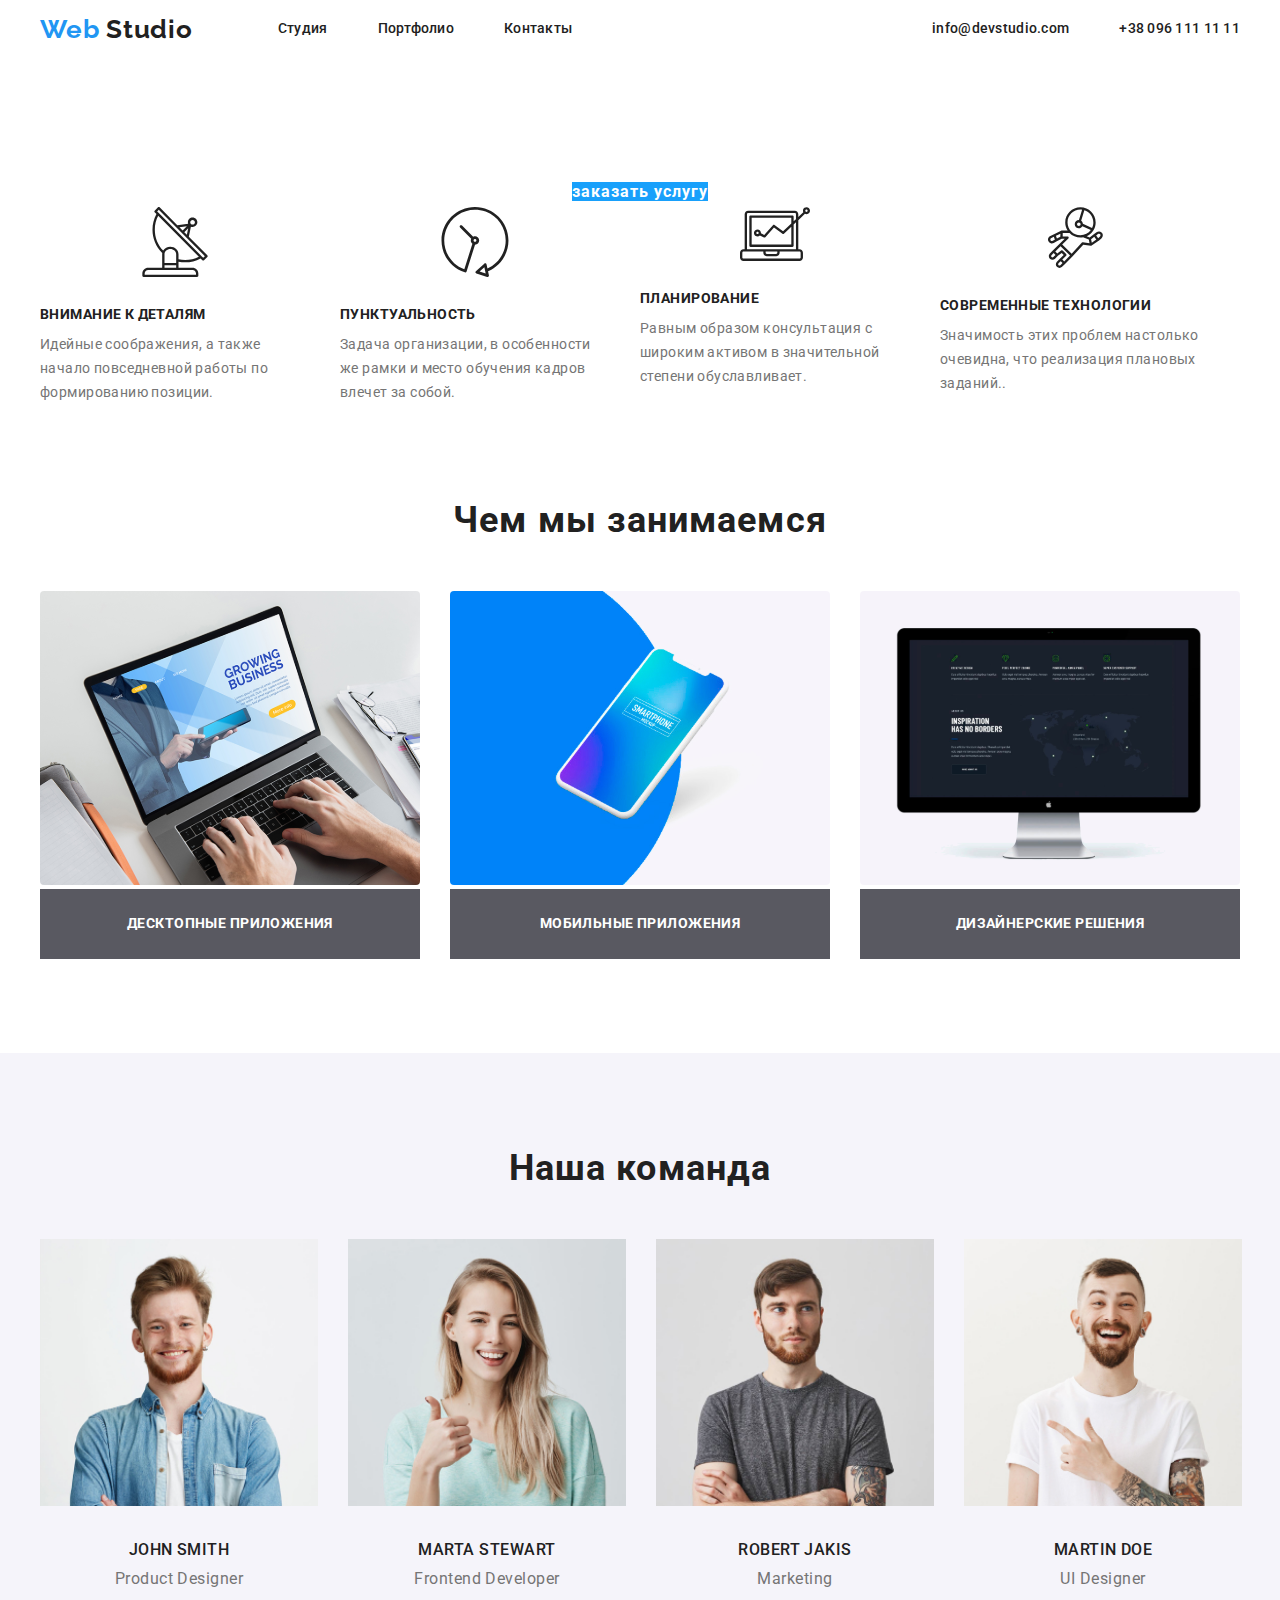
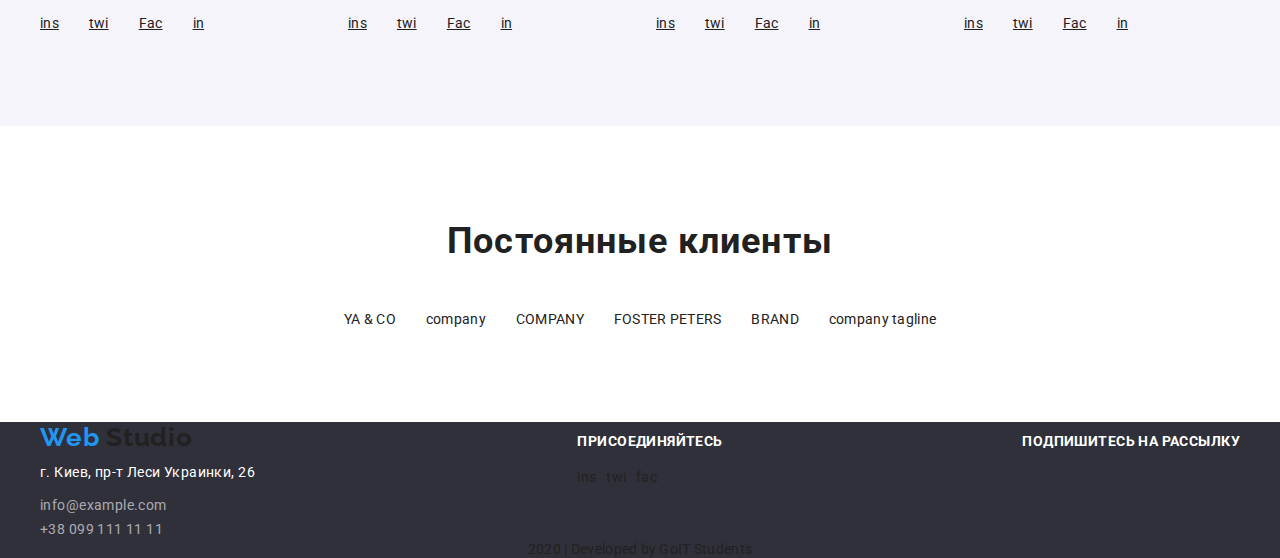
==== commit bae803eb: "!" ====
--- a/index.html
+++ b/index.html
@@ -188,7 +188,7 @@
       </section>
     </main>
     <footer class="footer">
-      <div class="footer-wrapper">
+      <div class="footer-wrapper container">
       
         <div class="item">
           <a href="index.html" class="logo"><span>Web </span>Studio</a>
--- a/css/styles.css
+++ b/css/styles.css
@@ -25,6 +25,7 @@
   line-height: 1.14;
 
   letter-spacing: 0.02em;
+  margin: 0px;
 }
 .h1,
 h2,
@@ -189,10 +190,6 @@
   width: 231px;
 }
 .footer {
-  width: 1230px;
-  padding-right: 15px;
-  padding-left: 15px;
-  margin: auto;
   background-color: #2f303a;
 }
 .footer-wrapper {
@@ -350,6 +347,11 @@
 
   list-style: none;
 }
+
+.item-hover {
+  display: block;
+}
+
 .item-hover:hover,
 .item-hover:focus {
   background-color: var(--accent-color);
